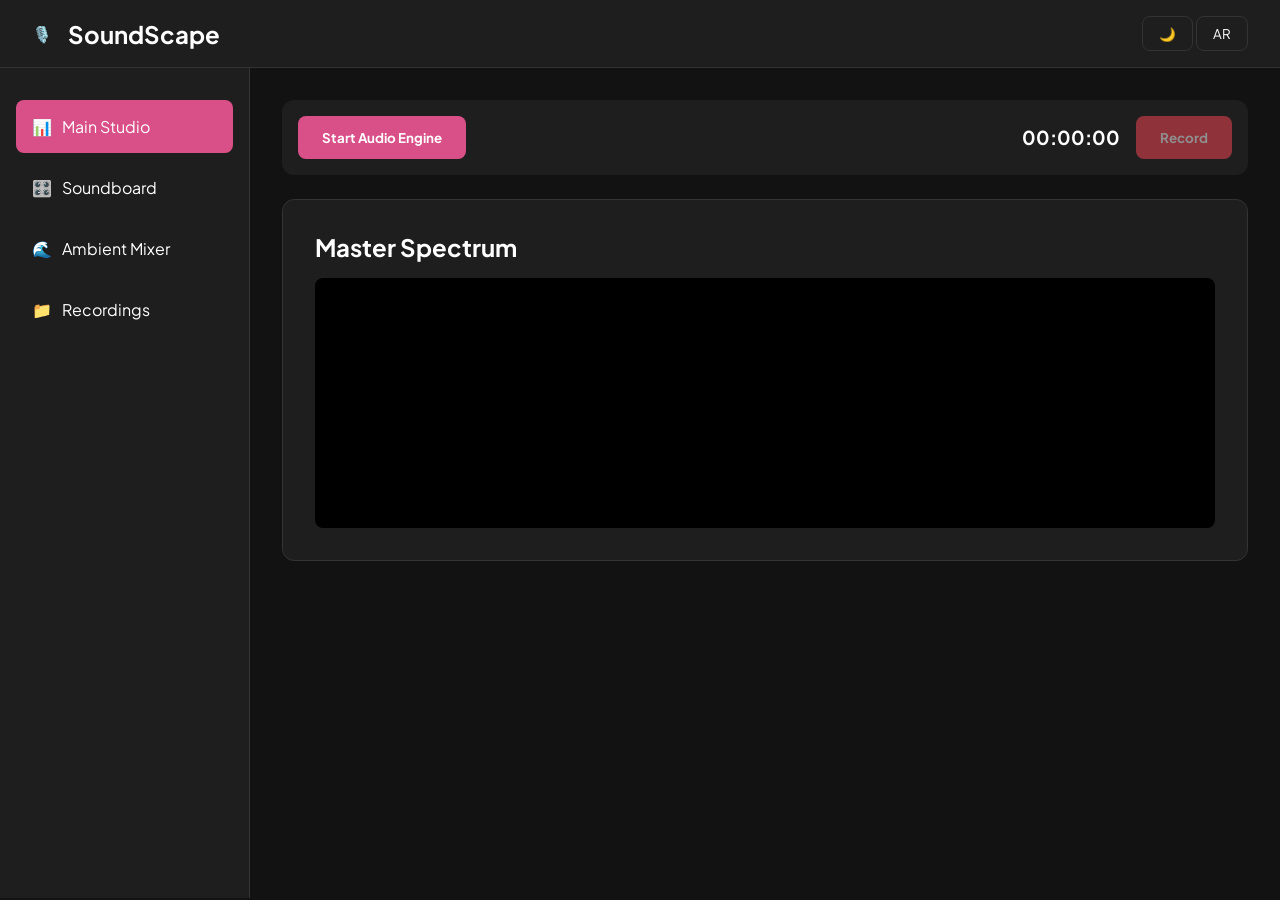
==== index.html @ 8ae228c4 "Add files via upload Includes main studio, soundboard, ambient mixer, and recordings library." ====
<!DOCTYPE html>
<html lang="en" data-theme="dark" dir="ltr">
<head>
    <meta charset="UTF-8">
    <meta name="viewport" content="width=device-width, initial-scale=1.0">
    <title>SoundScape — Main Studio</title>
    <link rel="stylesheet" href="style.css">
    <link href="https://fonts.googleapis.com/css2?family=Plus+Jakarta+Sans:wght@400;600&family=Tajawal:wght@400;700&display=swap" rel="stylesheet">
</head>
<body>
    <nav class="top-nav">
        <div class="brand">
            <div class="logo-icon">🎙️</div>
            <div>
                <h1 data-i18n="brandTitle">SoundScape</h1>
            </div>
        </div>
        <div class="nav-controls">
            <button id="themeToggle" class="icon-btn">🌙</button>
            <button id="langToggle" class="lang-btn">AR</button>
        </div>
    </nav>

    <div class="dashboard-layout">
        <aside class="sidebar">
            <a href="index.html" class="nav-link active"><span>📊</span> <span data-i18n="navStudio">Main Studio</span></a>
            <a href="soundboard.html" class="nav-link"><span>🎛️</span> <span data-i18n="navSoundboard">Soundboard</span></a>
            <a href="mixer.html" class="nav-link"><span>🌊</span> <span data-i18n="navMixer">Ambient Mixer</span></a>
            <a href="library.html" class="nav-link"><span>📁</span> <span data-i18n="navLibrary">Recordings</span></a>
        </aside>

        <div class="main-content">
            <header class="studio-header">
                <button id="startStudioBtn" class="btn btn-primary"><span data-i18n="startEngine">Start Audio Engine</span></button>
                <div class="recording-controls">
                    <span id="timerDisplay">00:00:00</span>
                    <button id="recordBtn" class="btn btn-danger disabled" disabled><span data-i18n="record">Record</span></button>
                </div>
            </header>

            <section class="card">
                <h2>Master Spectrum</h2>
                <div class="canvas-wrapper">
                    <canvas id="audioVisualizer"></canvas>
                </div>
            </section>
        </div>
    </div>
    <script src="app.js"></script>
</body>
</html>
---- style.css ----
:root {
    --bg: #121212; --surface: #1e1e1e; --primary: #d94f87; --text: #ffffff;
    --border: #333; --pad-bg: #2a2a2a;
}
[data-theme="light"] {
    --bg: #f5f5f7; --surface: #ffffff; --primary: #c23b72; --text: #1d1d1f;
    --border: #e0e0e0; --pad-bg: #f0f0f0;
}
* { box-sizing: border-box; margin: 0; padding: 0; font-family: 'Plus Jakarta Sans', 'Tajawal', sans-serif; }
body { background: var(--bg); color: var(--text); transition: 0.3s; }

/* Navbar */
.top-nav { display: flex; justify-content: space-between; padding: 1rem 2rem; background: var(--surface); border-bottom: 1px solid var(--border); }
.brand { display: flex; align-items: center; gap: 1rem; }
.nav-controls button { background: none; border: 1px solid var(--border); color: var(--text); padding: 0.5rem 1rem; cursor: pointer; border-radius: 8px; }

/* Dashboard Layout */
.dashboard-layout { display: flex; min-height: calc(100vh - 70px); }
.sidebar { width: 250px; background: var(--surface); padding: 2rem 1rem; border-right: 1px solid var(--border); display: flex; flex-direction: column; gap: 0.5rem; }
.nav-link { padding: 1rem; color: var(--text); text-decoration: none; border-radius: 8px; display: flex; gap: 10px; align-items: center; }
.nav-link:hover, .nav-link.active { background: var(--primary); color: white; }

/* Main Content */
.main-content { flex: 1; padding: 2rem; display: flex; flex-direction: column; gap: 1.5rem; }
.studio-header { display: flex; justify-content: space-between; align-items: center; background: var(--surface); padding: 1rem; border-radius: 12px; }
.btn { padding: 0.8rem 1.5rem; border: none; border-radius: 8px; cursor: pointer; font-weight: bold; color: white; }
.btn-primary { background: var(--primary); }
.btn-danger { background: #ff4757; }
.btn.disabled { opacity: 0.5; cursor: not-allowed; }
.recording-controls { display: flex; align-items: center; gap: 1rem; font-size: 1.2rem; font-weight: bold; }

/* Cards & Canvas */
.card { background: var(--surface); padding: 2rem; border-radius: 12px; border: 1px solid var(--border); }
.canvas-wrapper { width: 100%; height: 250px; background: #000; border-radius: 8px; margin-top: 1rem; overflow: hidden; }
canvas { width: 100%; height: 100%; }

/* Soundboard */
.pads-grid { display: grid; grid-template-columns: repeat(auto-fit, minmax(150px, 1)); gap: 1rem; margin-top: 1rem; }
.sound-pad { padding: 2rem; background: var(--pad-bg); border: 2px solid var(--border); border-radius: 12px; color: var(--text); cursor: pointer; font-size: 1.1rem; font-weight: bold; transition: 0.1s; }
.sound-pad:active { transform: scale(0.95); background: var(--primary); color: white; border-color: var(--primary); }

/* Mixer */
.ambient-channels { display: flex; flex-direction: column; gap: 1.5rem; margin-top: 1rem; }
.channel-strip { display: flex; flex-direction: column; gap: 0.5rem; }
input[type="range"] { width: 100%; cursor: pointer; accent-color: var(--primary); }

/* Library */
.audio-item { background: var(--pad-bg); padding: 1rem; border-radius: 8px; margin-top: 1rem; display: flex; justify-content: space-between; align-items: center; }
audio { height: 40px; }

/* RTL (Arabic) */
[dir="rtl"] .sidebar { border-right: none; border-left: 1px solid var(--border); }
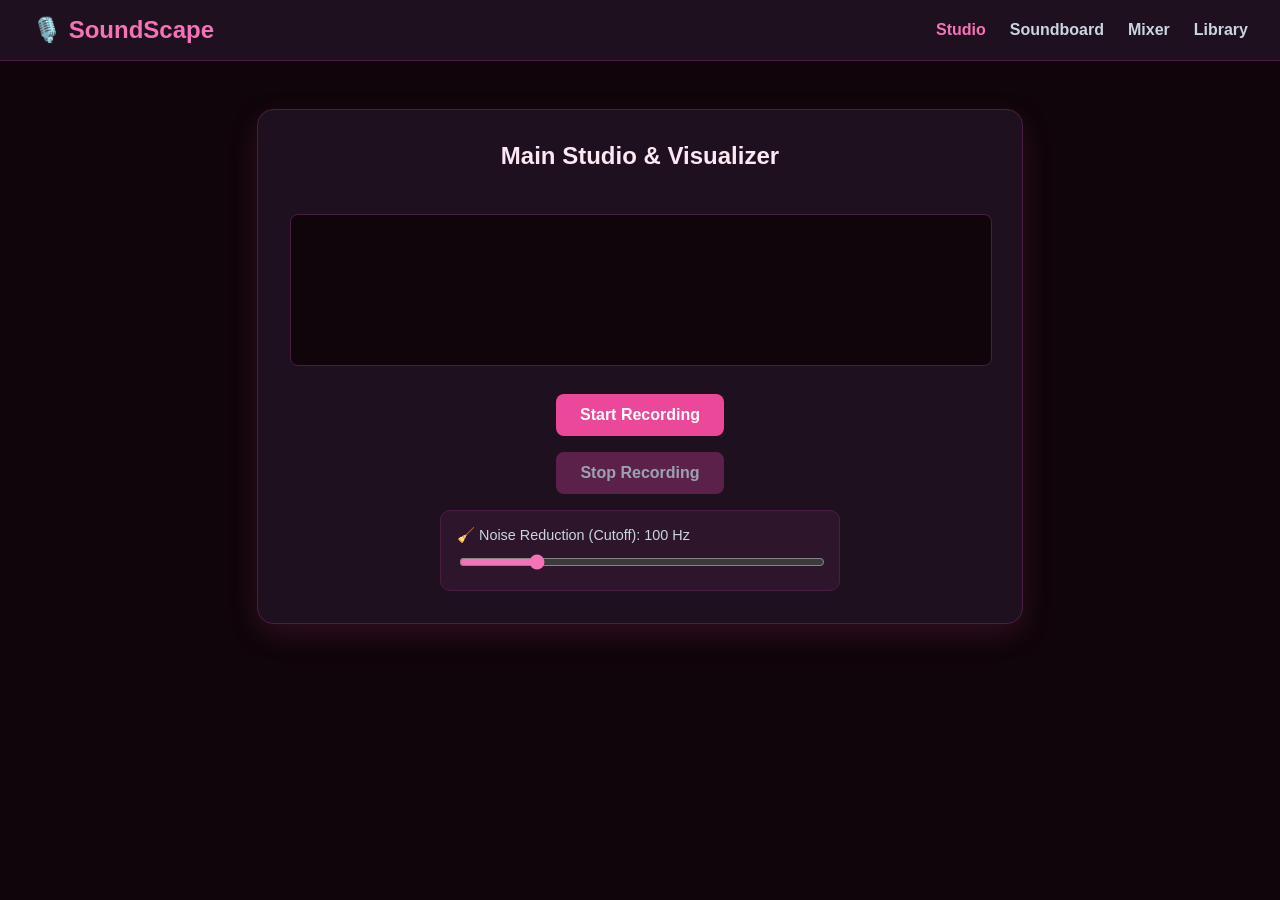
==== commit 6cd719f8: "Add files via upload" ====
--- a/index.html
+++ b/index.html
@@ -1,51 +1,42 @@
 <!DOCTYPE html>
-<html lang="en" data-theme="dark" dir="ltr">
+<html lang="en" dir="ltr">
 <head>
     <meta charset="UTF-8">
     <meta name="viewport" content="width=device-width, initial-scale=1.0">
-    <title>SoundScape — Main Studio</title>
+    <title>SoundScape - Podcast Studio</title>
     <link rel="stylesheet" href="style.css">
-    <link href="https://fonts.googleapis.com/css2?family=Plus+Jakarta+Sans:wght@400;600&family=Tajawal:wght@400;700&display=swap" rel="stylesheet">
 </head>
 <body>
-    <nav class="top-nav">
-        <div class="brand">
-            <div class="logo-icon">🎙️</div>
-            <div>
-                <h1 data-i18n="brandTitle">SoundScape</h1>
+    <header>
+        <nav>
+            <h1>🎙️ SoundScape</h1>
+            <ul>
+                <li><a href="index.html" class="active">Studio</a></li>
+                <li><a href="soundboard.html">Soundboard</a></li>
+                <li><a href="mixer.html">Mixer</a></li>
+                <li><a href="library.html">Library</a></li>
+            </ul>
+        </nav>
+    </header>
+
+    <main class="studio-container">
+        <h2>Main Studio & Visualizer</h2>
+        
+        <canvas id="visualizer"></canvas>
+
+        <div class="control-panel">
+            <button id="recordBtn">Start Recording</button>
+            <button id="stopBtn" disabled>Stop Recording</button>
+            
+            <div class="control-panel-group">
+                <label for="noiseSlider">
+                    🧹 Noise Reduction (Cutoff): <span id="sliderValue">100</span> Hz
+                </label>
+                <input type="range" id="noiseSlider" min="0" max="500" value="100" step="10">
             </div>
         </div>
-        <div class="nav-controls">
-            <button id="themeToggle" class="icon-btn">🌙</button>
-            <button id="langToggle" class="lang-btn">AR</button>
-        </div>
-    </nav>
+    </main>
 
-    <div class="dashboard-layout">
-        <aside class="sidebar">
-            <a href="index.html" class="nav-link active"><span>📊</span> <span data-i18n="navStudio">Main Studio</span></a>
-            <a href="soundboard.html" class="nav-link"><span>🎛️</span> <span data-i18n="navSoundboard">Soundboard</span></a>
-            <a href="mixer.html" class="nav-link"><span>🌊</span> <span data-i18n="navMixer">Ambient Mixer</span></a>
-            <a href="library.html" class="nav-link"><span>📁</span> <span data-i18n="navLibrary">Recordings</span></a>
-        </aside>
-
-        <div class="main-content">
-            <header class="studio-header">
-                <button id="startStudioBtn" class="btn btn-primary"><span data-i18n="startEngine">Start Audio Engine</span></button>
-                <div class="recording-controls">
-                    <span id="timerDisplay">00:00:00</span>
-                    <button id="recordBtn" class="btn btn-danger disabled" disabled><span data-i18n="record">Record</span></button>
-                </div>
-            </header>
-
-            <section class="card">
-                <h2>Master Spectrum</h2>
-                <div class="canvas-wrapper">
-                    <canvas id="audioVisualizer"></canvas>
-                </div>
-            </section>
-        </div>
-    </div>
     <script src="app.js"></script>
 </body>
 </html>
--- a/style.css
+++ b/style.css
@@ -1,52 +1,227 @@
 :root {
-    --bg: #121212; --surface: #1e1e1e; --primary: #d94f87; --text: #ffffff;
-    --border: #333; --pad-bg: #2a2a2a;
-}
-[data-theme="light"] {
-    --bg: #f5f5f7; --surface: #ffffff; --primary: #c23b72; --text: #1d1d1f;
-    --border: #e0e0e0; --pad-bg: #f0f0f0;
-}
-* { box-sizing: border-box; margin: 0; padding: 0; font-family: 'Plus Jakarta Sans', 'Tajawal', sans-serif; }
-body { background: var(--bg); color: var(--text); transition: 0.3s; }
-
-/* Navbar */
-.top-nav { display: flex; justify-content: space-between; padding: 1rem 2rem; background: var(--surface); border-bottom: 1px solid var(--border); }
-.brand { display: flex; align-items: center; gap: 1rem; }
-.nav-controls button { background: none; border: 1px solid var(--border); color: var(--text); padding: 0.5rem 1rem; cursor: pointer; border-radius: 8px; }
-
-/* Dashboard Layout */
-.dashboard-layout { display: flex; min-height: calc(100vh - 70px); }
-.sidebar { width: 250px; background: var(--surface); padding: 2rem 1rem; border-right: 1px solid var(--border); display: flex; flex-direction: column; gap: 0.5rem; }
-.nav-link { padding: 1rem; color: var(--text); text-decoration: none; border-radius: 8px; display: flex; gap: 10px; align-items: center; }
-.nav-link:hover, .nav-link.active { background: var(--primary); color: white; }
-
-/* Main Content */
-.main-content { flex: 1; padding: 2rem; display: flex; flex-direction: column; gap: 1.5rem; }
-.studio-header { display: flex; justify-content: space-between; align-items: center; background: var(--surface); padding: 1rem; border-radius: 12px; }
-.btn { padding: 0.8rem 1.5rem; border: none; border-radius: 8px; cursor: pointer; font-weight: bold; color: white; }
-.btn-primary { background: var(--primary); }
-.btn-danger { background: #ff4757; }
-.btn.disabled { opacity: 0.5; cursor: not-allowed; }
-.recording-controls { display: flex; align-items: center; gap: 1rem; font-size: 1.2rem; font-weight: bold; }
-
-/* Cards & Canvas */
-.card { background: var(--surface); padding: 2rem; border-radius: 12px; border: 1px solid var(--border); }
-.canvas-wrapper { width: 100%; height: 250px; background: #000; border-radius: 8px; margin-top: 1rem; overflow: hidden; }
-canvas { width: 100%; height: 100%; }
-
-/* Soundboard */
-.pads-grid { display: grid; grid-template-columns: repeat(auto-fit, minmax(150px, 1)); gap: 1rem; margin-top: 1rem; }
-.sound-pad { padding: 2rem; background: var(--pad-bg); border: 2px solid var(--border); border-radius: 12px; color: var(--text); cursor: pointer; font-size: 1.1rem; font-weight: bold; transition: 0.1s; }
-.sound-pad:active { transform: scale(0.95); background: var(--primary); color: white; border-color: var(--primary); }
-
-/* Mixer */
-.ambient-channels { display: flex; flex-direction: column; gap: 1.5rem; margin-top: 1rem; }
-.channel-strip { display: flex; flex-direction: column; gap: 0.5rem; }
-input[type="range"] { width: 100%; cursor: pointer; accent-color: var(--primary); }
-
-/* Library */
-.audio-item { background: var(--pad-bg); padding: 1rem; border-radius: 8px; margin-top: 1rem; display: flex; justify-content: space-between; align-items: center; }
-audio { height: 40px; }
-
-/* RTL (Arabic) */
-[dir="rtl"] .sidebar { border-right: none; border-left: 1px solid var(--border); }+    --bg-main: #0f050a;
+    --bg-card: #1f101f;
+    --bg-element: #2d162c;
+    --primary-pink: #ec4899;
+    --primary-hover: #db2777;
+    --accent-pink: #f472b6;
+    --text-main: #fce7f3;
+    --text-muted: #cbd5e1;
+    --border-color: #4a1d42;
+}
+
+body {
+    background-color: var(--bg-main);
+    color: var(--text-main);
+    font-family: Arial, sans-serif;
+    margin: 0;
+    padding: 0;
+    box-sizing: border-box;
+}
+
+header nav {
+    display: flex;
+    justify-content: space-between;
+    align-items: center;
+    padding: 1rem 2rem;
+    background: var(--bg-card);
+    border-bottom: 1px solid var(--border-color);
+}
+
+header nav h1 {
+    margin: 0;
+    font-size: 1.5rem;
+    color: var(--accent-pink);
+}
+
+header nav ul {
+    list-style: none;
+    display: flex;
+    gap: 1.5rem;
+    margin: 0;
+    padding: 0;
+}
+
+header nav ul li a {
+    color: var(--text-muted);
+    text-decoration: none;
+    font-weight: bold;
+    transition: color 0.2s;
+}
+
+header nav ul li a.active, 
+header nav ul li a:hover {
+    color: var(--accent-pink);
+}
+
+.studio-container, .page-container {
+    max-width: 700px;
+    margin: 3rem auto;
+    padding: 2rem;
+    background: var(--bg-card);
+    border-radius: 16px;
+    box-shadow: 0 10px 30px rgba(236, 72, 153, 0.15);
+    text-align: center;
+    border: 1px solid var(--border-color);
+}
+
+h2 {
+    margin-top: 0;
+    color: var(--text-main);
+}
+
+#visualizer {
+    width: 100%;
+    height: 150px;
+    background: var(--bg-main);
+    border-radius: 8px;
+    margin: 1.5rem 0;
+    border: 1px solid var(--border-color);
+}
+
+.control-panel {
+    display: flex;
+    flex-direction: column;
+    gap: 1rem;
+    align-items: center;
+}
+
+button {
+    padding: 0.75rem 1.5rem;
+    background: var(--primary-pink);
+    color: white;
+    border: none;
+    border-radius: 8px;
+    cursor: pointer;
+    font-weight: bold;
+    font-size: 1rem;
+    transition: background 0.2s, transform 0.1s;
+}
+
+button:active {
+    transform: scale(0.98);
+}
+
+button:disabled {
+    background: #5b214b;
+    color: #9ca3af;
+    cursor: not-allowed;
+    transform: none;
+}
+
+button:hover:not(:disabled) {
+    background: var(--primary-hover);
+}
+
+.control-panel-group {
+    background: var(--bg-element);
+    padding: 1rem;
+    border-radius: 10px;
+    width: 100%;
+    max-width: 400px;
+    box-sizing: border-box;
+    text-align: left;
+    border: 1px solid var(--border-color);
+}
+
+.control-panel-group label {
+    display: block;
+    font-size: 0.9rem;
+    color: var(--text-muted);
+    margin-bottom: 0.5rem;
+}
+
+input[type="range"] {
+    width: 100%;
+    accent-color: var(--accent-pink);
+    cursor: pointer;
+}
+
+.grid-pads {
+    display: grid;
+    grid-template-columns: repeat(2, 1fr);
+    gap: 1rem;
+    margin-top: 1.5rem;
+}
+
+.pad-btn {
+    background: var(--bg-element);
+    color: var(--text-main);
+    border: 1px solid var(--border-color);
+    padding: 2rem;
+    border-radius: 12px;
+    font-size: 1.1rem;
+    cursor: pointer;
+    transition: 0.2s;
+    width: 100%;
+}
+
+.pad-btn:hover {
+    background: var(--primary-pink);
+    border-color: var(--accent-pink);
+}
+
+.recording-item {
+    background: var(--bg-element);
+    padding: 1rem;
+    margin: 0.75rem 0;
+    border-radius: 8px;
+    display: flex;
+    justify-content: space-between;
+    align-items: center;
+    border: 1px solid var(--border-color);
+    flex-wrap: wrap;
+    gap: 0.5rem;
+}
+
+/* ==========================================
+   📱 💻 استعلامات التجاوب مع جميع الشاشات (Media Queries)
+   ================================---------- */
+
+/* شاشات التابلت (Medium Screens) */
+@media (max-width: 900px) {
+    .studio-container, .page-container {
+        margin: 1.5rem;
+        padding: 1.5rem;
+    }
+    header nav {
+        padding: 1rem;
+    }
+}
+
+/* شاشات الجوال والهواتف الذكية (Small Screens) */
+@media (max-width: 600px) {
+    header nav {
+        flex-direction: column;
+        gap: 1rem;
+        text-align: center;
+    }
+    
+    header nav ul {
+        flex-wrap: wrap;
+        justify-content: center;
+        gap: 1rem;
+    }
+
+    .studio-container, .page-container {
+        margin: 1rem;
+        padding: 1rem;
+    }
+
+    .grid-pads {
+        grid-template-columns: 1fr; /* تحويل أزرار الساوندبอร์ด لعمود واحد في الموبايل */
+    }
+
+    button {
+        width: 100%; /* جعل الأزرار بعرض الشاشة ليسهل النقر عليها بالإصبع */
+    }
+
+    .control-panel-group {
+        max-width: 100%;
+    }
+
+    .recording-item {
+        flex-direction: column;
+        align-items: flex-start;
+    }
+}
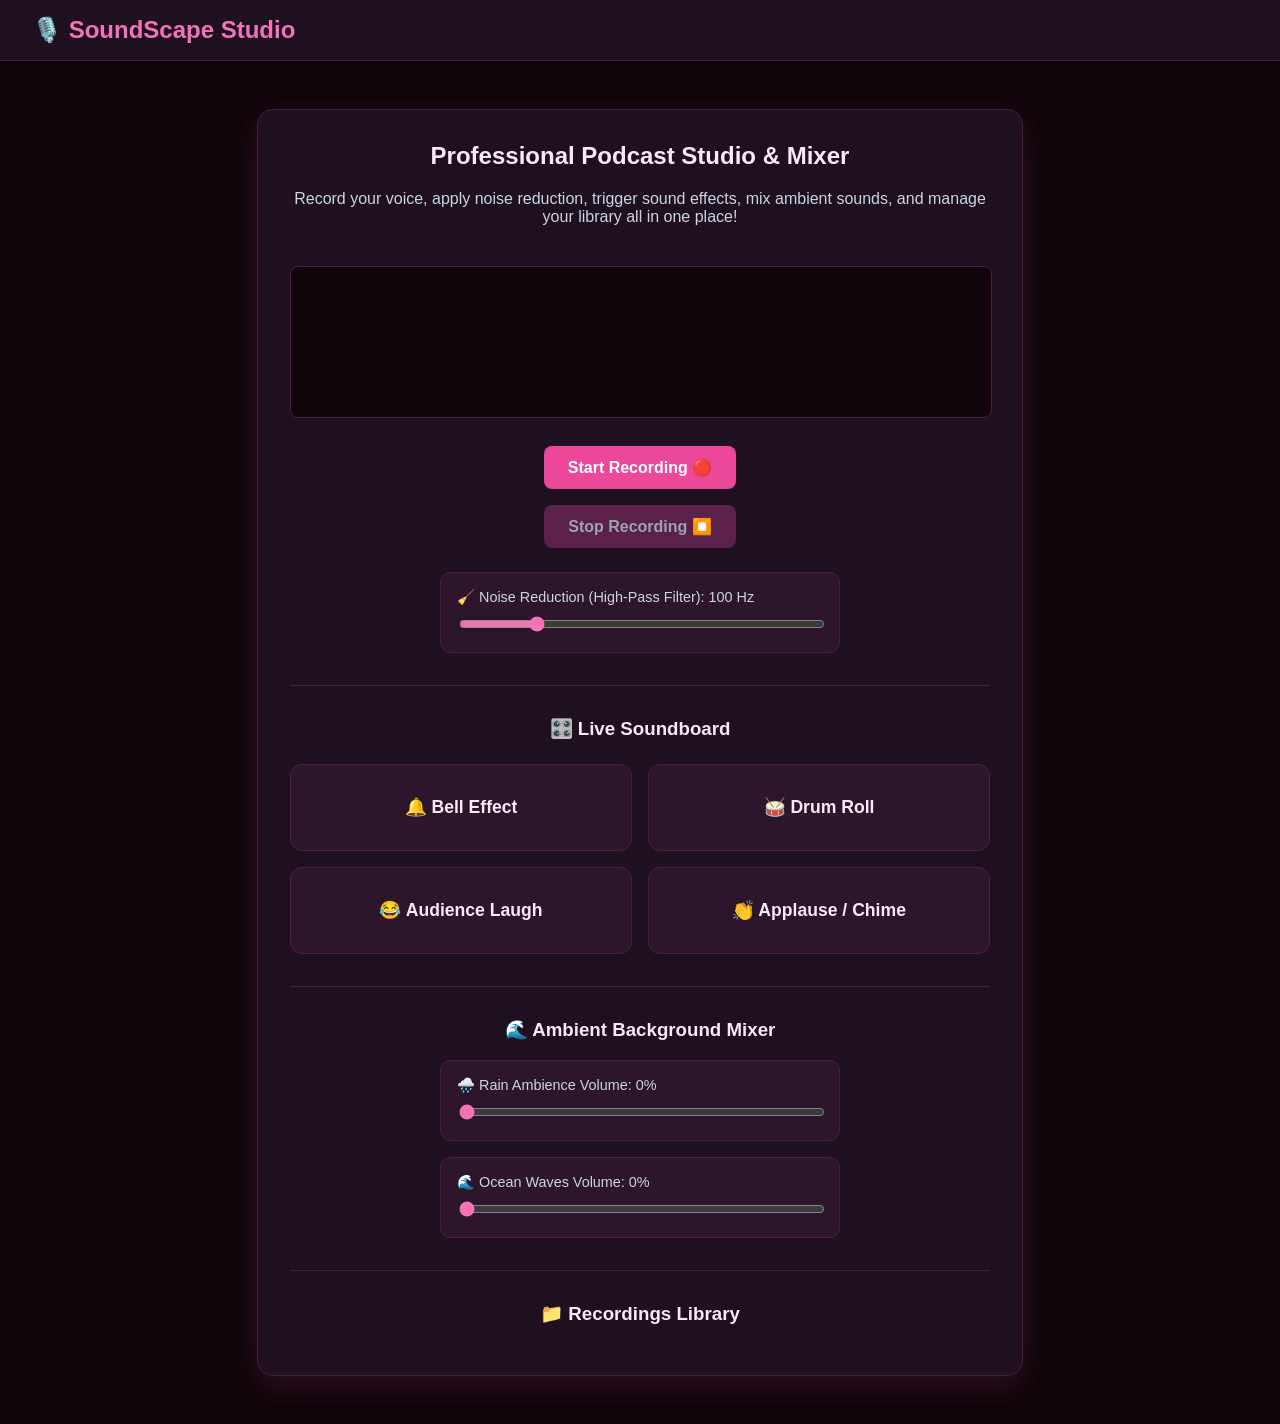
==== commit 68bd18b8: "Update index.html" ====
--- a/index.html
+++ b/index.html
@@ -3,40 +3,68 @@
 <head>
     <meta charset="UTF-8">
     <meta name="viewport" content="width=device-width, initial-scale=1.0">
-    <title>SoundScape - Podcast Studio</title>
+    <title>SoundScape - All-in-One Podcast Studio</title>
     <link rel="stylesheet" href="style.css">
 </head>
 <body>
     <header>
         <nav>
-            <h1>🎙️ SoundScape</h1>
-            <ul>
-                <li><a href="index.html" class="active">Studio</a></li>
-                <li><a href="soundboard.html">Soundboard</a></li>
-                <li><a href="mixer.html">Mixer</a></li>
-                <li><a href="library.html">Library</a></li>
-            </ul>
+            <h1>🎙️ SoundScape Studio</h1>
         </nav>
     </header>
 
     <main class="studio-container">
-        <h2>Main Studio & Visualizer</h2>
-        
+        <h2>Professional Podcast Studio & Mixer</h2>
+        <p style="color: var(--text-muted);">Record your voice, apply noise reduction, trigger sound effects, mix ambient sounds, and manage your library all in one place!</p>
+
+        <!-- Audio Visualizer -->
         <canvas id="visualizer"></canvas>
 
-        <div class="control-panel">
-            <button id="recordBtn">Start Recording</button>
-            <button id="stopBtn" disabled>Stop Recording</button>
-            
+        <!-- Recording Controls -->
+        <div class="control-panel" style="margin-bottom: 1.5rem;">
+            <button id="recordBtn">Start Recording 🔴</button>
+            <button id="stopBtn" disabled>Stop Recording ⏹️</button>
+        </div>
+
+        <!-- Noise Reduction Control -->
+        <div class="control-panel-group" style="margin: 0 auto 1.5rem auto;">
+            <label>🧹 Noise Reduction (High-Pass Filter): <span id="sliderValue">100</span> Hz</label>
+            <input type="range" id="noiseSlider" min="0" max="500" value="100" step="10">
+        </div>
+
+        <hr style="border: 0; border-top: 1px solid var(--border-color); margin: 2rem 0;">
+
+        <!-- Live Soundboard Section -->
+        <h3>🎛️ Live Soundboard</h3>
+        <div class="grid-pads">
+            <button class="pad-btn" onclick="playSound('bell')">🔔 Bell Effect</button>
+            <button class="pad-btn" onclick="playSound('drum')">🥁 Drum Roll</button>
+            <button class="pad-btn" onclick="playSound('laugh')">😂 Audience Laugh</button>
+            <button class="pad-btn" onclick="playSound('applause')">👏 Applause / Chime</button>
+        </div>
+
+        <hr style="border: 0; border-top: 1px solid var(--border-color); margin: 2rem 0;">
+
+        <!-- Ambient Mixer Section -->
+        <h3>🌊 Ambient Background Mixer</h3>
+        <div class="control-panel" style="gap: 1rem;">
             <div class="control-panel-group">
-                <label for="noiseSlider">
-                    🧹 Noise Reduction (Cutoff): <span id="sliderValue">100</span> Hz
-                </label>
-                <input type="range" id="noiseSlider" min="0" max="500" value="100" step="10">
+                <label>🌧️ Rain Ambience Volume: <span id="rainVal">0</span>%</label>
+                <input type="range" id="rainSlider" min="0" max="100" value="0">
+            </div>
+            <div class="control-panel-group">
+                <label>🌊 Ocean Waves Volume: <span id="wavesVal">0</span>%</label>
+                <input type="range" id="wavesSlider" min="0" max="100" value="0">
             </div>
         </div>
+
+        <hr style="border: 0; border-top: 1px solid var(--border-color); margin: 2rem 0;">
+
+        <!-- Recordings Library Section -->
+        <h3>📁 Recordings Library</h3>
+        <div id="recordingsList" style="margin-top: 1rem; text-align: left;"></div>
     </main>
 
     <script src="app.js"></script>
 </body>
-</html>+</html>
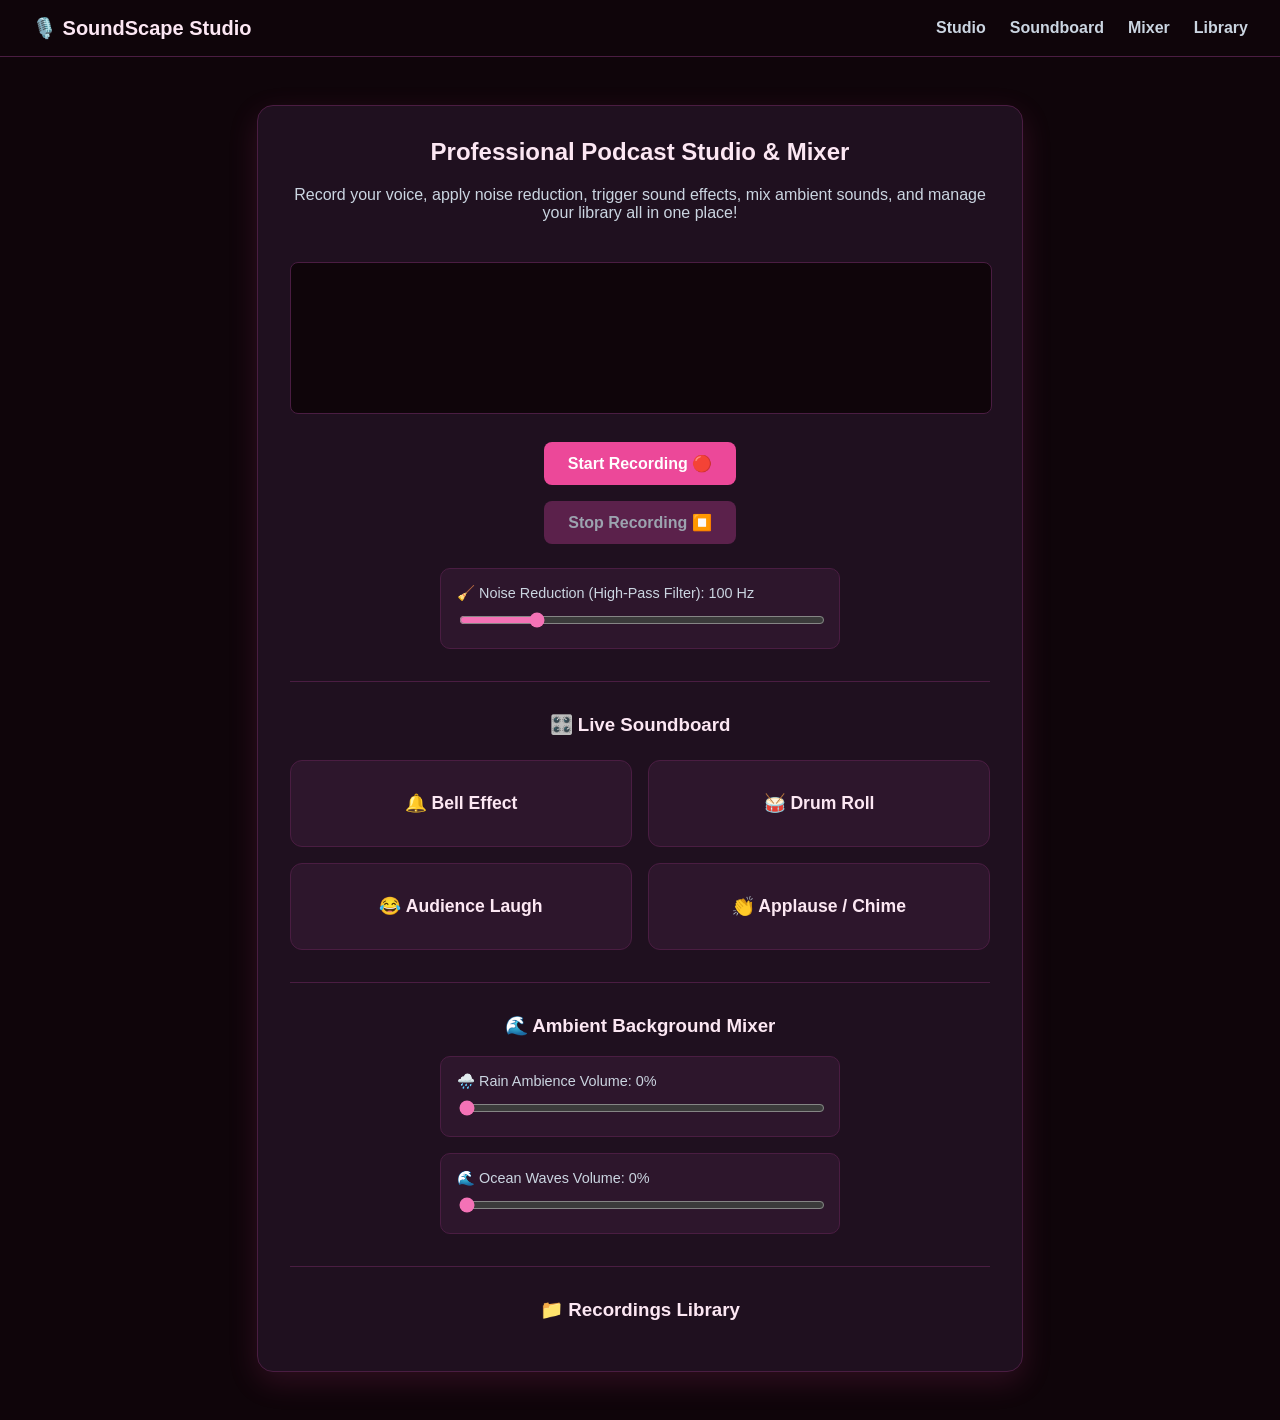
==== commit c55a2870: "Refactor header and navigation layout in index.html Updated the navigation bar with links to Soundbo" ====
--- a/index.html
+++ b/index.html
@@ -8,9 +8,15 @@
 </head>
 <body>
     <header>
-        <nav>
-            <h1>🎙️ SoundScape Studio</h1>
-        </nav>
+   <nav style="display: flex; justify-content: space-between; align-items: center; padding: 1rem 2rem; background: var(--card-bg); border-bottom: 1px solid var(--border-color);">
+    <h1 style="font-size: 1.25rem; color: var(--primary-color);">🎙️ SoundScape Studio</h1>
+    <ul style="display: flex; list-style: none; gap: 1.5rem; margin: 0;">
+        <li><a href="index.html" class="nav-link">Studio</a></li>
+        <li><a href="soundboard.html" class="nav-link">Soundboard</a></li>
+        <li><a href="mixer.html" class="nav-link">Mixer</a></li>
+        <li><a href="library.html" class="nav-link">Library</a></li>
+    </ul>
+</nav>
     </header>
 
     <main class="studio-container">
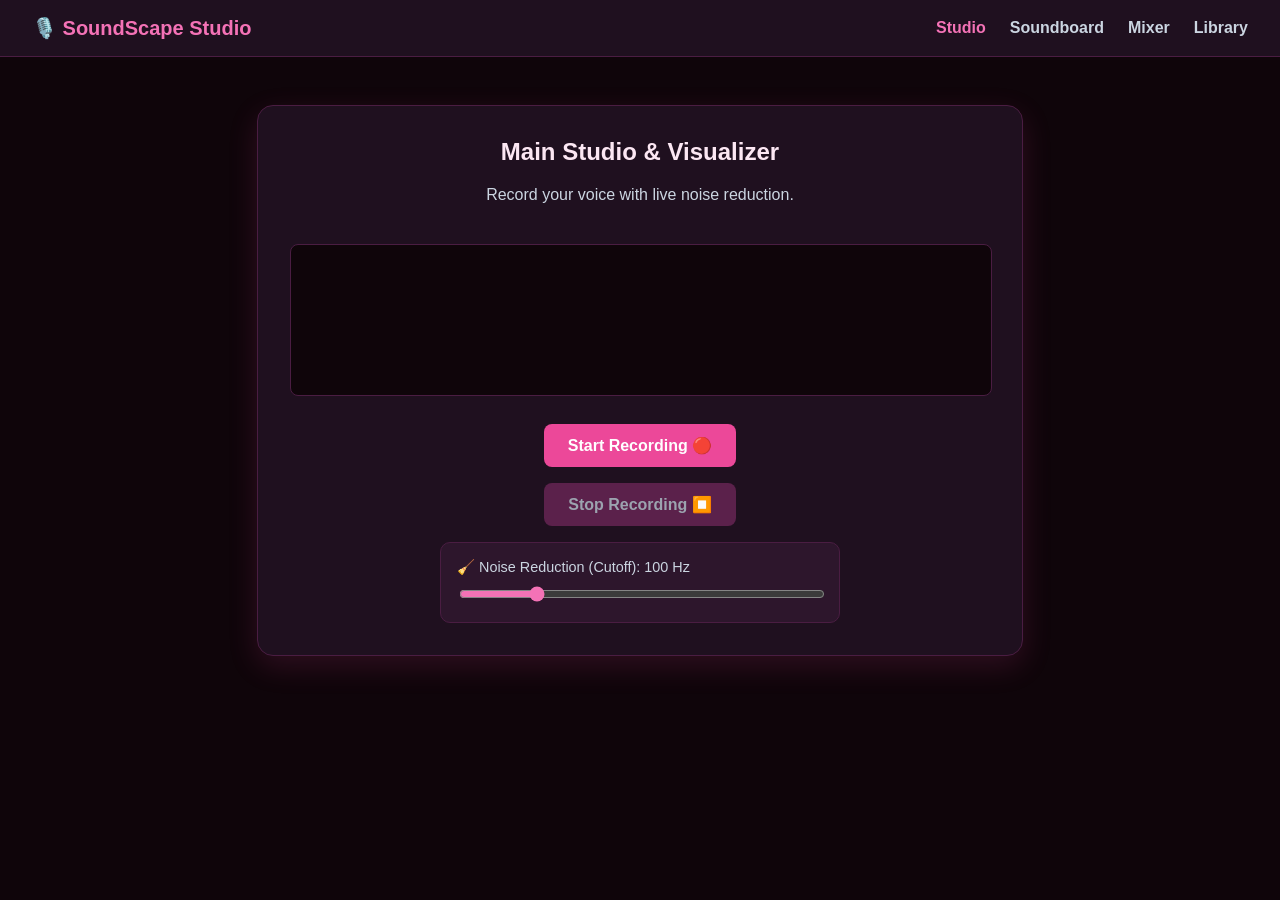
==== commit 249fd81b: "Revise index.html structure and content Updated the layout and content of the main studio page, incl" ====
--- a/index.html
+++ b/index.html
@@ -3,72 +3,39 @@
 <head>
     <meta charset="UTF-8">
     <meta name="viewport" content="width=device-width, initial-scale=1.0">
-    <title>SoundScape - All-in-One Podcast Studio</title>
+    <title>SoundScape - Studio</title>
     <link rel="stylesheet" href="style.css">
 </head>
 <body>
     <header>
-   <nav style="display: flex; justify-content: space-between; align-items: center; padding: 1rem 2rem; background: var(--card-bg); border-bottom: 1px solid var(--border-color);">
-    <h1 style="font-size: 1.25rem; color: var(--primary-color);">🎙️ SoundScape Studio</h1>
-    <ul style="display: flex; list-style: none; gap: 1.5rem; margin: 0;">
-        <li><a href="index.html" class="nav-link">Studio</a></li>
-        <li><a href="soundboard.html" class="nav-link">Soundboard</a></li>
-        <li><a href="mixer.html" class="nav-link">Mixer</a></li>
-        <li><a href="library.html" class="nav-link">Library</a></li>
-    </ul>
-</nav>
+        <nav>
+            <h1>🎙️ SoundScape Studio</h1>
+            <ul>
+                <li><a href="index.html" class="active">Studio</a></li>
+                <li><a href="soundboard.html">Soundboard</a></li>
+                <li><a href="mixer.html">Mixer</a></li>
+                <li><a href="library.html">Library</a></li>
+            </ul>
+        </nav>
     </header>
 
     <main class="studio-container">
-        <h2>Professional Podcast Studio & Mixer</h2>
-        <p style="color: var(--text-muted);">Record your voice, apply noise reduction, trigger sound effects, mix ambient sounds, and manage your library all in one place!</p>
-
-        <!-- Audio Visualizer -->
+        <h2>Main Studio & Visualizer</h2>
+        <p style="color: var(--text-muted);">Record your voice with live noise reduction.</p>
+        
         <canvas id="visualizer"></canvas>
 
-        <!-- Recording Controls -->
-        <div class="control-panel" style="margin-bottom: 1.5rem;">
+        <div class="control-panel">
             <button id="recordBtn">Start Recording 🔴</button>
             <button id="stopBtn" disabled>Stop Recording ⏹️</button>
-        </div>
-
-        <!-- Noise Reduction Control -->
-        <div class="control-panel-group" style="margin: 0 auto 1.5rem auto;">
-            <label>🧹 Noise Reduction (High-Pass Filter): <span id="sliderValue">100</span> Hz</label>
-            <input type="range" id="noiseSlider" min="0" max="500" value="100" step="10">
-        </div>
-
-        <hr style="border: 0; border-top: 1px solid var(--border-color); margin: 2rem 0;">
-
-        <!-- Live Soundboard Section -->
-        <h3>🎛️ Live Soundboard</h3>
-        <div class="grid-pads">
-            <button class="pad-btn" onclick="playSound('bell')">🔔 Bell Effect</button>
-            <button class="pad-btn" onclick="playSound('drum')">🥁 Drum Roll</button>
-            <button class="pad-btn" onclick="playSound('laugh')">😂 Audience Laugh</button>
-            <button class="pad-btn" onclick="playSound('applause')">👏 Applause / Chime</button>
-        </div>
-
-        <hr style="border: 0; border-top: 1px solid var(--border-color); margin: 2rem 0;">
-
-        <!-- Ambient Mixer Section -->
-        <h3>🌊 Ambient Background Mixer</h3>
-        <div class="control-panel" style="gap: 1rem;">
+            
             <div class="control-panel-group">
-                <label>🌧️ Rain Ambience Volume: <span id="rainVal">0</span>%</label>
-                <input type="range" id="rainSlider" min="0" max="100" value="0">
-            </div>
-            <div class="control-panel-group">
-                <label>🌊 Ocean Waves Volume: <span id="wavesVal">0</span>%</label>
-                <input type="range" id="wavesSlider" min="0" max="100" value="0">
+                <label for="noiseSlider">
+                    🧹 Noise Reduction (Cutoff): <span id="sliderValue">100</span> Hz
+                </label>
+                <input type="range" id="noiseSlider" min="0" max="500" value="100" step="10">
             </div>
         </div>
-
-        <hr style="border: 0; border-top: 1px solid var(--border-color); margin: 2rem 0;">
-
-        <!-- Recordings Library Section -->
-        <h3>📁 Recordings Library</h3>
-        <div id="recordingsList" style="margin-top: 1rem; text-align: left;"></div>
     </main>
 
     <script src="app.js"></script>
--- a/style.css
+++ b/style.css
@@ -30,7 +30,7 @@
 
 header nav h1 {
     margin: 0;
-    font-size: 1.5rem;
+    font-size: 1.25rem;
     color: var(--accent-pink);
 }
 
@@ -174,11 +174,7 @@
     gap: 0.5rem;
 }
 
-/* ==========================================
-   📱 💻 استعلامات التجاوب مع جميع الشاشات (Media Queries)
-   ================================---------- */
-
-/* شاشات التابلت (Medium Screens) */
+/* الاستجابة الكاملة للشاشات (لابتوب، تابلت، موبايل) */
 @media (max-width: 900px) {
     .studio-container, .page-container {
         margin: 1.5rem;
@@ -189,39 +185,32 @@
     }
 }
 
-/* شاشات الجوال والهواتف الذكية (Small Screens) */
 @media (max-width: 600px) {
     header nav {
         flex-direction: column;
         gap: 1rem;
         text-align: center;
     }
-    
     header nav ul {
         flex-wrap: wrap;
         justify-content: center;
         gap: 1rem;
     }
-
     .studio-container, .page-container {
         margin: 1rem;
         padding: 1rem;
     }
-
     .grid-pads {
-        grid-template-columns: 1fr; /* تحويل أزرار الساوندبอร์ด لعمود واحد في الموبايل */
-    }
-
+        grid-template-columns: 1fr;
+    }
     button {
-        width: 100%; /* جعل الأزرار بعرض الشاشة ليسهل النقر عليها بالإصبع */
-    }
-
+        width: 100%;
+    }
     .control-panel-group {
         max-width: 100%;
     }
-
     .recording-item {
         flex-direction: column;
         align-items: flex-start;
     }
-}+}
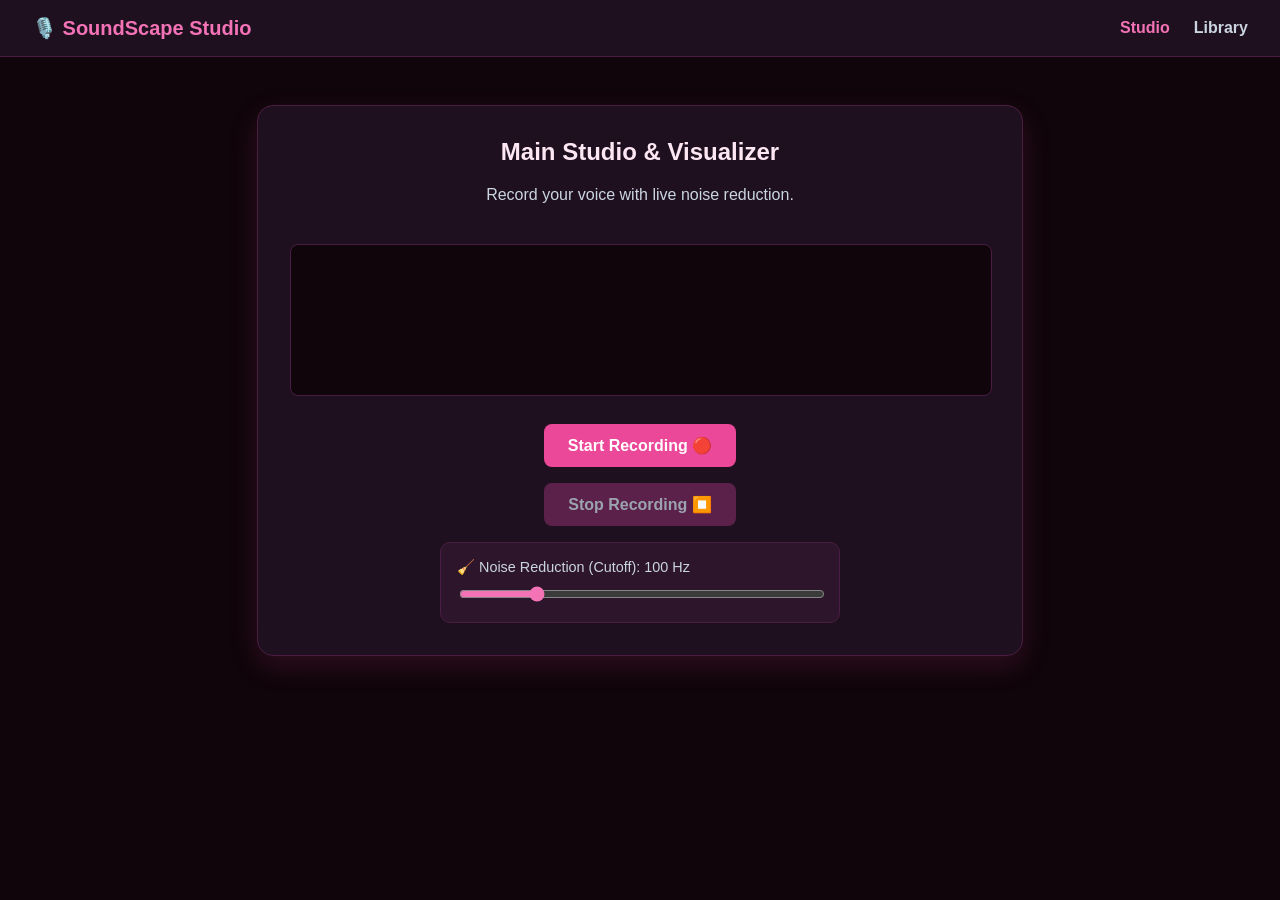
==== commit 3701e0bb: "Refactor index.html structure and navigation" ====
--- a/index.html
+++ b/index.html
@@ -7,17 +7,15 @@
     <link rel="stylesheet" href="style.css">
 </head>
 <body>
-    <header>
-        <nav>
-            <h1>🎙️ SoundScape Studio</h1>
-            <ul>
-                <li><a href="index.html" class="active">Studio</a></li>
-                <li><a href="soundboard.html">Soundboard</a></li>
-                <li><a href="mixer.html">Mixer</a></li>
-                <li><a href="library.html">Library</a></li>
-            </ul>
-        </nav>
-    </header>
+<header>
+    <nav>
+        <h1>🎙️ SoundScape Studio</h1>
+        <ul>
+            <li><a href="index.html" class="active">Studio</a></li>
+            <li><a href="library.html">Library</a></li>
+        </ul>
+    </nav>
+</header>
 
     <main class="studio-container">
         <h2>Main Studio & Visualizer</h2>
